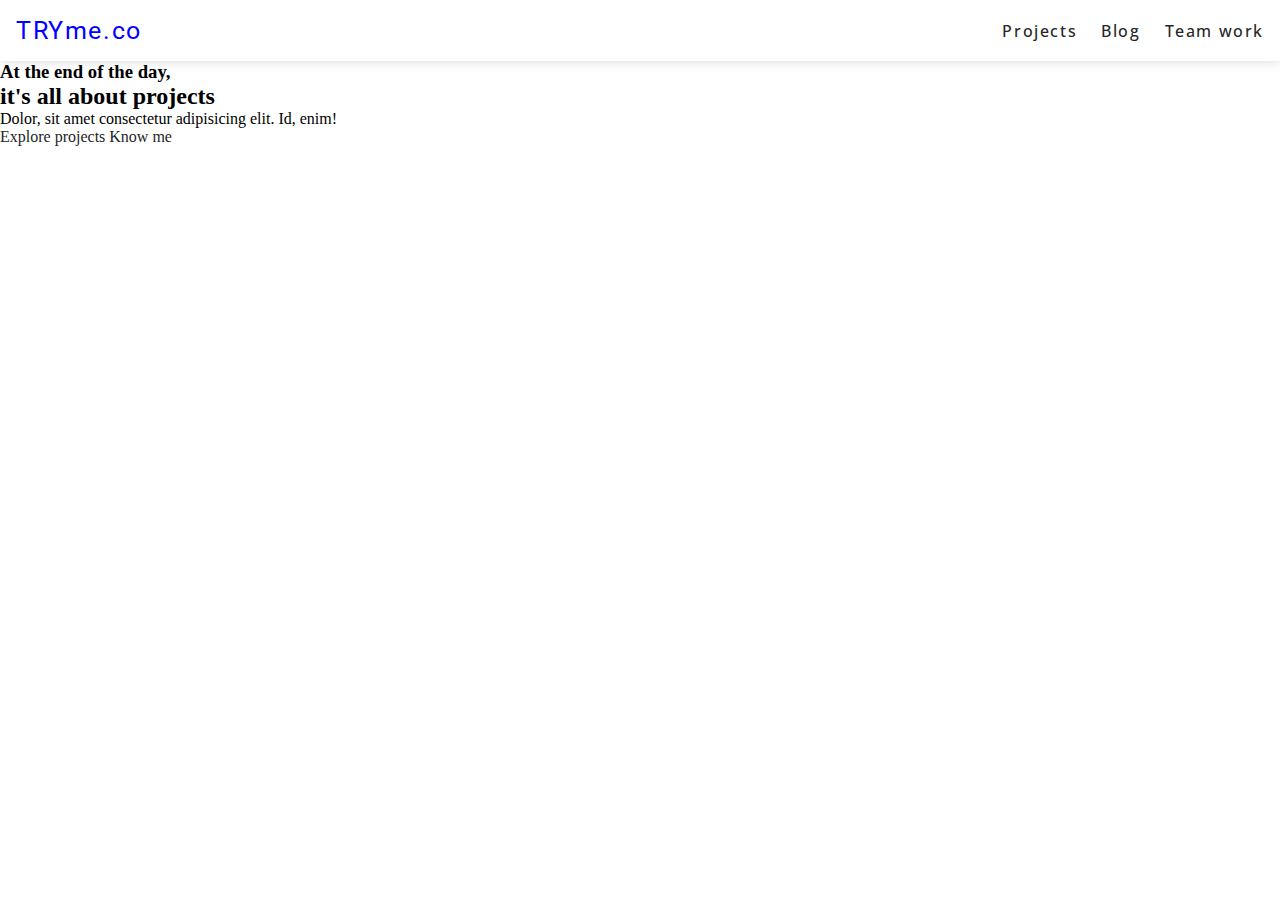
==== index.html @ fe80d55a "initial commit" ====
<!DOCTYPE html>
<html lang="en">

<head>
    <meta charset="UTF-8">
    <meta name="viewport" content="width=device-width, initial-scale=1.0">
    <link rel="stylesheet" href="./styles.css">
    <link rel="stylesheet" href="https://cdnjs.cloudflare.com/ajax/libs/font-awesome/6.7.2/css/all.min.css"
        integrity="sha512-Evv84Mr4kqVGRNSgIGL/F/aIDqQb7xQ2vcrdIwxfjThSH8CSR7PBEakCr51Ck+w+/U6swU2Im1vVX0SVk9ABhg=="
        crossorigin="anonymous" referrerpolicy="no-referrer" />
    <link
        href="https://fonts.googleapis.com/css2?family=Open+Sans:ital,wght@0,300..800;1,300..800&family=Roboto:ital,wght@0,100..900;1,100..900&display=swap"
        rel="stylesheet">
    <title>TRYme</title>
</head>

<body>

    <!-- navbar starts -->
    <nav>
        <div class="nav-header">
            <a class="logo" href="#">TRYme.co</a>
            <button id="nav-toggle"><i class="fa-solid fa-bars"></i></button>
        </div>
        <ul class="links">
            <li><a href="#">Projects</a></li>
            <li><a href="#">Blog</a></li>
            <li><a href="#">Team work</a></li>
        </ul>
    </nav>
    <!-- navbar ends -->

    <!-- hero-section starts -->
    <section id="hero-section">
        <div class="hero-contents">
            <div class="titles">
                <h3>At the end of the day,</h3>
                <h2>it's all about projects</h2>
                <p>Dolor, sit amet consectetur adipisicing elit. Id, enim!</p>
            </div>
            <div class="hero-buttons">
                <a href="#">Explore projects</a>
                <a href="#">Know me</a>
            </div>
        </div>
    </section>
    <!-- hero-section-ends -->











    <script src="./index.js"></script>
</body>

</html>
---- styles.css ----
/* font-family: "Roboto", serif; */
/* font-family: "Open Sans", serif; */

*, *::before, *::after {
    margin: 0;
    padding: 0;
    box-sizing: border-box;
}

a {
    text-decoration: none;
    color: #262626;
}

li {
    list-style-type: none;
}

nav {
    background-color: #fff;
    box-shadow: 1px 1px 10px #ddd;
}

.nav-header {
    display: flex;
    align-items: center;
    justify-content: space-between;
    padding: 1rem;
}

.links {
    height: 0;
    overflow: hidden;
    transition: all 0.4s ease;
}

.logo {
    text-decoration: none;
    color: blue;
    font-family: "Roboto", serif;
    font-size: 1.55rem;
    letter-spacing: 1.6px;
}

.logo:active {
    background-color: transparent;
}

#nav-toggle {
    border-width: 0;
    background-color: transparent;
    font-size: 18px;
    color: #262626;
    cursor: pointer;
}

#nav-toggle:active {
    background-color: transparent;
}

.links a {
    font-family: "Open Sans", serif;
    display: block;
    padding: 0.75rem 1rem;
    letter-spacing: 1.6px;
    font-weight: 500;
}

.links a:hover {
    background-color: lightgray;
}

.show-links {
    height: 142px;
}


@media (min-width: 800px) {
    #nav-toggle {
        display: none;
    }

    .nav-header {
        padding: 0;
    }

    .links {
        height: auto;

        display: flex;
        align-items: center;
        gap: 1.5rem;
    }

    .links a {
        padding: 0;
        transition: all 0.4s ease;
    }

    .links a:hover {
        background-color: transparent;
        color: blue;
    }

    nav {
        display: flex;
        justify-content: space-between;
        align-items: center;
        padding: 1rem;
    }
}
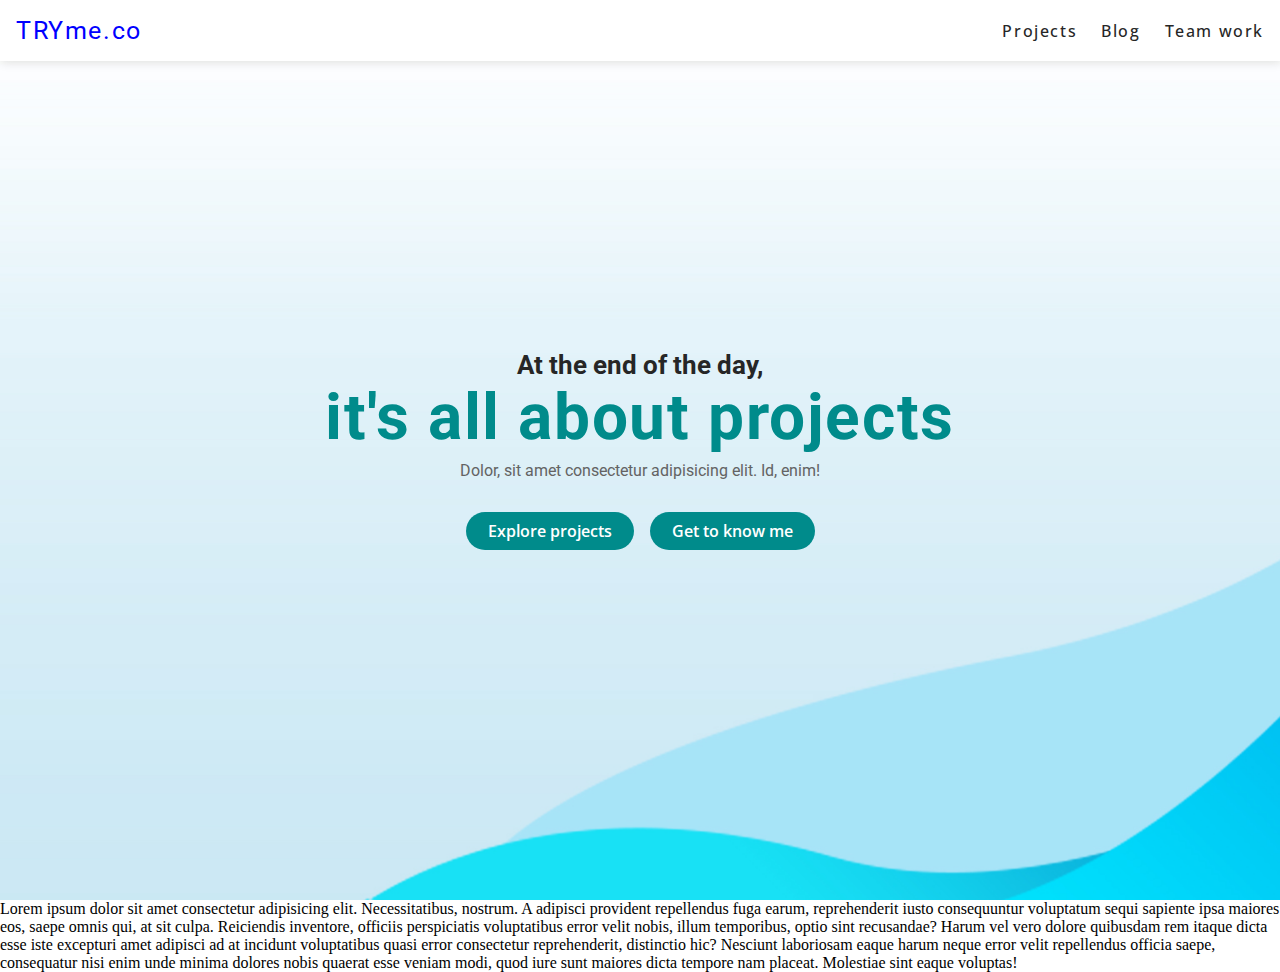
==== commit 7c999d92: "added hero-section" ====
--- a/index.html
+++ b/index.html
@@ -11,7 +11,7 @@
     <link
         href="https://fonts.googleapis.com/css2?family=Open+Sans:ital,wght@0,300..800;1,300..800&family=Roboto:ital,wght@0,100..900;1,100..900&display=swap"
         rel="stylesheet">
-    <title>TRYme</title>
+    <title>dummyport</title>
 </head>
 
 <body>
@@ -40,11 +40,21 @@
             </div>
             <div class="hero-buttons">
                 <a href="#">Explore projects</a>
-                <a href="#">Know me</a>
+                <a href="#">Get to know me</a>
             </div>
         </div>
     </section>
     <!-- hero-section-ends -->
+
+    <section>
+        Lorem ipsum dolor sit amet consectetur adipisicing elit. Necessitatibus, nostrum. A adipisci provident
+        repellendus fuga earum, reprehenderit iusto consequuntur voluptatum sequi sapiente ipsa maiores eos, saepe omnis
+        qui, at sit culpa. Reiciendis inventore, officiis perspiciatis voluptatibus error velit nobis, illum temporibus,
+        optio sint recusandae? Harum vel vero dolore quibusdam rem itaque dicta esse iste excepturi amet adipisci ad at
+        incidunt voluptatibus quasi error consectetur reprehenderit, distinctio hic? Nesciunt laboriosam eaque harum
+        neque error velit repellendus officia saepe, consequatur nisi enim unde minima dolores nobis quaerat esse veniam
+        modi, quod iure sunt maiores dicta tempore nam placeat. Molestiae sint eaque voluptas!
+    </section>
 
 
 
--- a/styles.css
+++ b/styles.css
@@ -17,6 +17,12 @@
 }
 
 nav {
+    position: absolute;
+    top: 0;
+    left: 0;
+    right: 0;
+    width: 100%;
+    z-index: 10;
     background-color: #fff;
     box-shadow: 1px 1px 10px #ddd;
 }
@@ -74,6 +80,86 @@
     height: 142px;
 }
 
+/* hero-section */
+
+#hero-section {
+    /* border: 1px solid red; */
+    height: 100vh;
+    display: flex;
+    justify-content: center;
+    align-items: center;
+
+    background-image: url('./images/abstract.jpg');
+    background-position: bottom;
+    background-repeat: no-repeat;
+    background-size: cover;
+}
+
+.hero-contents {
+    width: 100%;
+    text-align: center;
+    padding: 0 1rem;
+}
+
+.titles {
+    margin-bottom: 2rem;
+}
+
+.titles h3 {
+    font-size: clamp(1.2rem, 2vw, 1.85rem);
+    /* Min: 1.2rem, Preferred: 2vw, Max: 1.85rem */
+    color: #262626;
+    font-family: "Roboto", serif;
+}
+
+.titles h2 {
+    font-size: clamp(2.5rem, 5vw, 4rem);
+    /* Min: 2.5rem, Preferred: 5vw, Max: 4rem */
+    color: darkcyan;
+    font-family: "Roboto", serif;
+    letter-spacing: 1.6px;
+}
+
+
+.titles p {
+    font-family: "Roboto", serif;
+    color: rgb(99, 99, 99);
+    margin-top: 6px;
+}
+
+.hero-buttons {
+    display: flex;
+    justify-content: center;
+    align-items: center;
+    gap: 1rem;
+}
+
+.hero-buttons a {
+    font-family: "Open Sans", serif;
+    color: #fff;
+    background-color: darkcyan;
+    padding: 8px 22px;
+    border-radius: 20px;
+    font-weight: 600;
+}
+
+@media (max-width: 768px) {
+    .hero-buttons {
+        flex-wrap: wrap;
+    }
+}
+
+
+
+
+
+
+
+
+
+
+
+
 
 @media (min-width: 800px) {
     #nav-toggle {
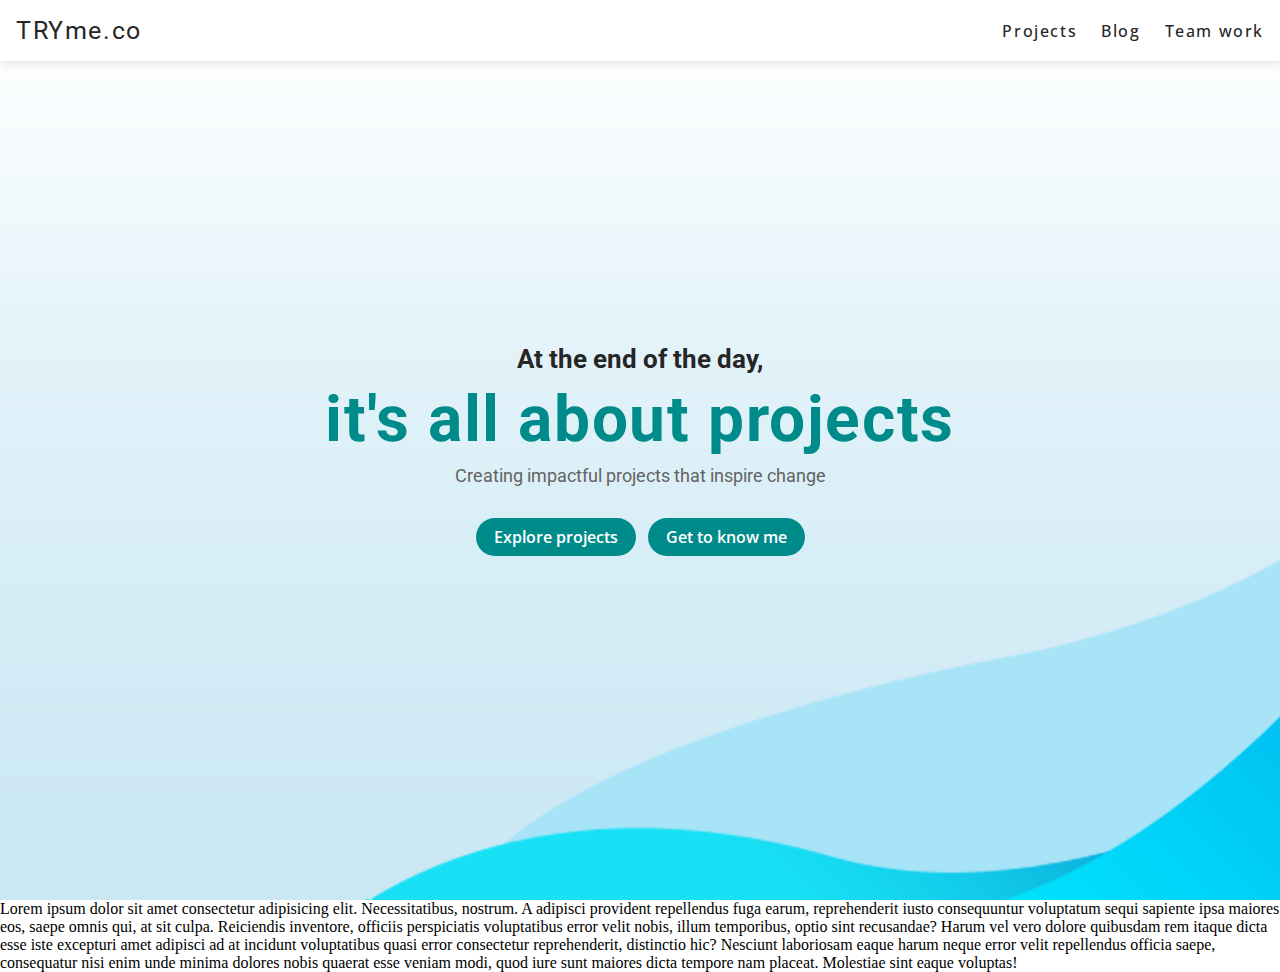
==== commit ee58d3a0: "changed desc" ====
--- a/index.html
+++ b/index.html
@@ -36,7 +36,7 @@
             <div class="titles">
                 <h3>At the end of the day,</h3>
                 <h2>it's all about projects</h2>
-                <p>Dolor, sit amet consectetur adipisicing elit. Id, enim!</p>
+                <p>Creating impactful projects that inspire change</p>
             </div>
             <div class="hero-buttons">
                 <a href="#">Explore projects</a>
--- a/styles.css
+++ b/styles.css
@@ -42,7 +42,7 @@
 
 .logo {
     text-decoration: none;
-    color: blue;
+    color: #262626;
     font-family: "Roboto", serif;
     font-size: 1.55rem;
     letter-spacing: 1.6px;
@@ -118,6 +118,7 @@
     color: darkcyan;
     font-family: "Roboto", serif;
     letter-spacing: 1.6px;
+    margin: 8px 0;
 }
 
 
@@ -125,25 +126,35 @@
     font-family: "Roboto", serif;
     color: rgb(99, 99, 99);
     margin-top: 6px;
+    font-size: 18px;
 }
 
 .hero-buttons {
     display: flex;
     justify-content: center;
     align-items: center;
-    gap: 1rem;
+    gap: 0.75rem;
 }
 
 .hero-buttons a {
     font-family: "Open Sans", serif;
     color: #fff;
     background-color: darkcyan;
-    padding: 8px 22px;
+    padding: 8px 18px;
     border-radius: 20px;
     font-weight: 600;
 }
 
 @media (max-width: 768px) {
+    #hero-section {
+        height: 85vh;
+    }
+
+    .titles h2 {
+        letter-spacing: normal;
+        margin: 6px 0;
+    }
+
     .hero-buttons {
         flex-wrap: wrap;
     }
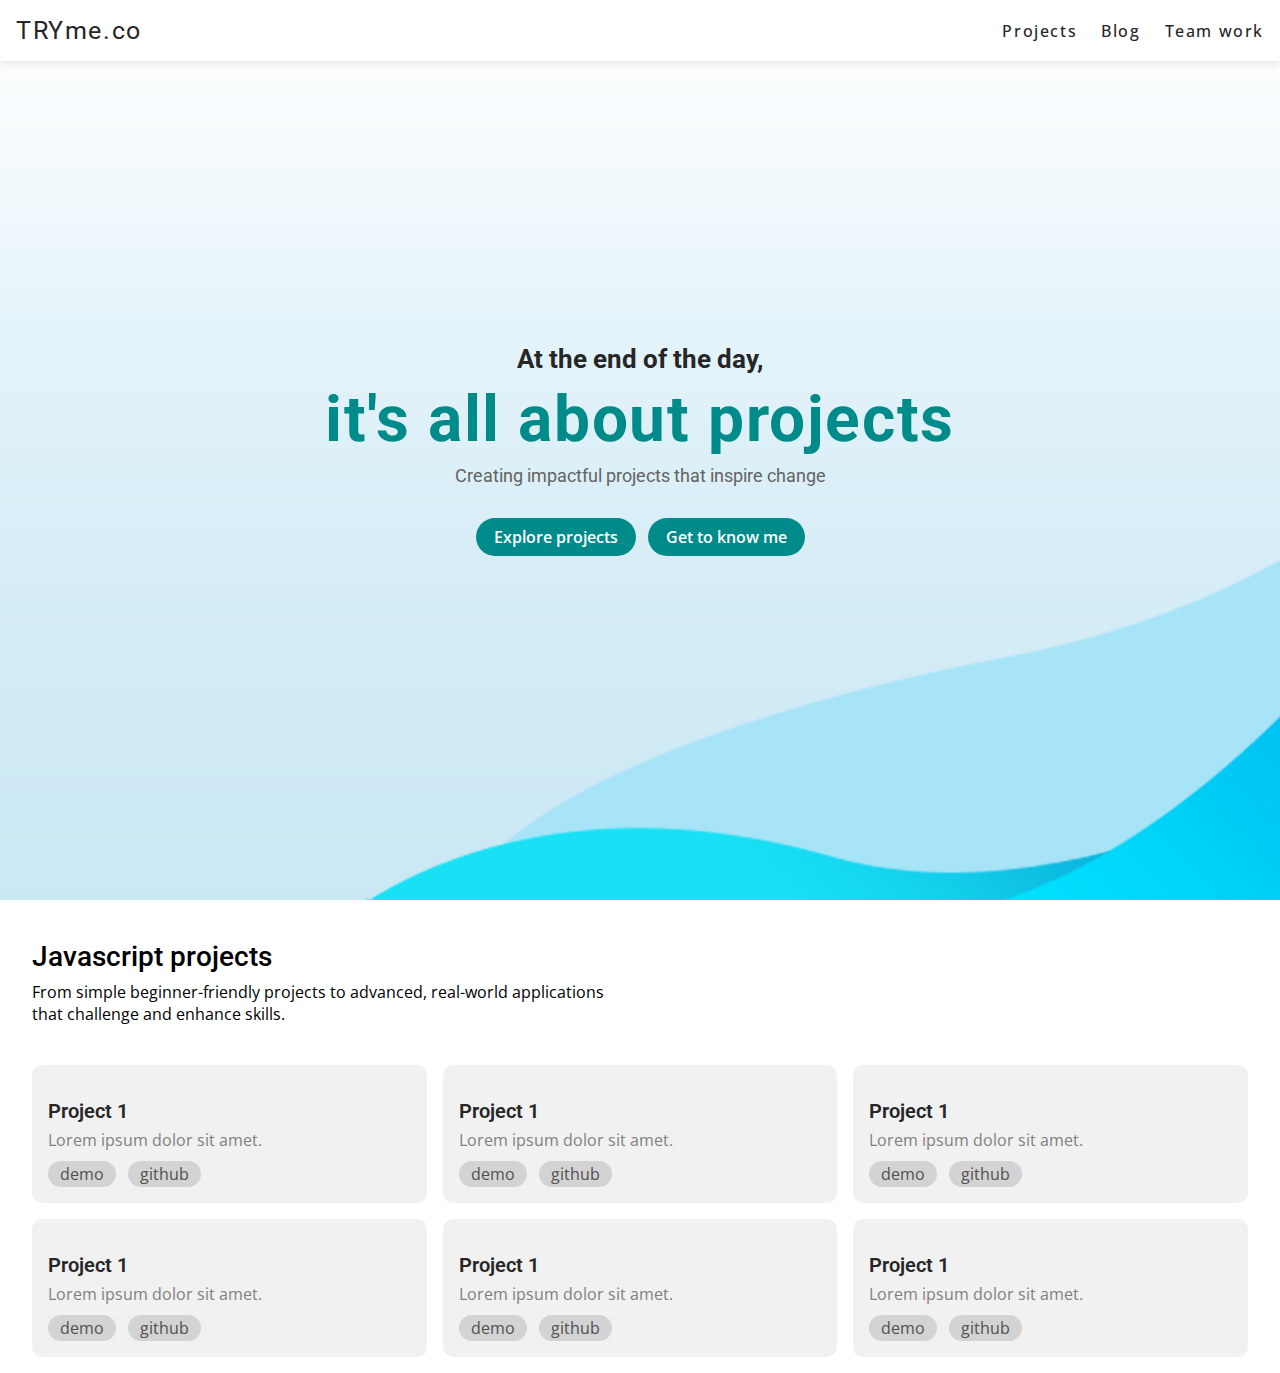
==== commit db4f92c5: "added project page" ====
--- a/index.html
+++ b/index.html
@@ -46,14 +46,92 @@
     </section>
     <!-- hero-section-ends -->
 
-    <section>
-        Lorem ipsum dolor sit amet consectetur adipisicing elit. Necessitatibus, nostrum. A adipisci provident
-        repellendus fuga earum, reprehenderit iusto consequuntur voluptatum sequi sapiente ipsa maiores eos, saepe omnis
-        qui, at sit culpa. Reiciendis inventore, officiis perspiciatis voluptatibus error velit nobis, illum temporibus,
-        optio sint recusandae? Harum vel vero dolore quibusdam rem itaque dicta esse iste excepturi amet adipisci ad at
-        incidunt voluptatibus quasi error consectetur reprehenderit, distinctio hic? Nesciunt laboriosam eaque harum
-        neque error velit repellendus officia saepe, consequatur nisi enim unde minima dolores nobis quaerat esse veniam
-        modi, quod iure sunt maiores dicta tempore nam placeat. Molestiae sint eaque voluptas!
+
+    <section class="projects">
+        <header>
+            <h2>Javascript projects</h2>
+            <p>From simple beginner-friendly projects to advanced, real-world applications that challenge and enhance
+                skills.</p>
+        </header>
+        <div class="project-cards">
+            <div class="card">
+                <img src="https://media.istockphoto.com/id/1409329028/vector/no-picture-available-placeholder-thumbnail-icon-illustration-design.jpg?s=612x612&w=0&k=20&c=_zOuJu755g2eEUioiOUdz_mHKJQJn-tDgIAhQzyeKUQ="
+                    alt="">
+                <div class="desc">
+                    <h3>Project 1</h3>
+                    <p>Lorem ipsum dolor sit amet.</p>
+                    <div class="preview">
+                        <a href="#">demo</a>
+                        <a href="#">github</a>
+                    </div>
+                </div>
+            </div>
+
+            <div class="card">
+                <img src="https://media.istockphoto.com/id/1409329028/vector/no-picture-available-placeholder-thumbnail-icon-illustration-design.jpg?s=612x612&w=0&k=20&c=_zOuJu755g2eEUioiOUdz_mHKJQJn-tDgIAhQzyeKUQ="
+                    alt="">
+                <div class="desc">
+                    <h3>Project 1</h3>
+                    <p>Lorem ipsum dolor sit amet.</p>
+                    <div class="preview">
+                        <a href="#">demo</a>
+                        <a href="#">github</a>
+                    </div>
+                </div>
+            </div>
+
+            <div class="card">
+                <img src="https://media.istockphoto.com/id/1409329028/vector/no-picture-available-placeholder-thumbnail-icon-illustration-design.jpg?s=612x612&w=0&k=20&c=_zOuJu755g2eEUioiOUdz_mHKJQJn-tDgIAhQzyeKUQ="
+                    alt="">
+                <div class="desc">
+                    <h3>Project 1</h3>
+                    <p>Lorem ipsum dolor sit amet.</p>
+                    <div class="preview">
+                        <a href="#">demo</a>
+                        <a href="#">github</a>
+                    </div>
+                </div>
+            </div>
+
+            <div class="card">
+                <img src="https://media.istockphoto.com/id/1409329028/vector/no-picture-available-placeholder-thumbnail-icon-illustration-design.jpg?s=612x612&w=0&k=20&c=_zOuJu755g2eEUioiOUdz_mHKJQJn-tDgIAhQzyeKUQ="
+                    alt="">
+                <div class="desc">
+                    <h3>Project 1</h3>
+                    <p>Lorem ipsum dolor sit amet.</p>
+                    <div class="preview">
+                        <a href="#">demo</a>
+                        <a href="#">github</a>
+                    </div>
+                </div>
+            </div>
+
+            <div class="card">
+                <img src="https://media.istockphoto.com/id/1409329028/vector/no-picture-available-placeholder-thumbnail-icon-illustration-design.jpg?s=612x612&w=0&k=20&c=_zOuJu755g2eEUioiOUdz_mHKJQJn-tDgIAhQzyeKUQ="
+                    alt="">
+                <div class="desc">
+                    <h3>Project 1</h3>
+                    <p>Lorem ipsum dolor sit amet.</p>
+                    <div class="preview">
+                        <a href="#">demo</a>
+                        <a href="#">github</a>
+                    </div>
+                </div>
+            </div>
+
+            <div class="card">
+                <img src="https://media.istockphoto.com/id/1409329028/vector/no-picture-available-placeholder-thumbnail-icon-illustration-design.jpg?s=612x612&w=0&k=20&c=_zOuJu755g2eEUioiOUdz_mHKJQJn-tDgIAhQzyeKUQ="
+                    alt="">
+                <div class="desc">
+                    <h3>Project 1</h3>
+                    <p>Lorem ipsum dolor sit amet.</p>
+                    <div class="preview">
+                        <a href="#">demo</a>
+                        <a href="#">github</a>
+                    </div>
+                </div>
+            </div>
+        </div>
     </section>
 
 
--- a/styles.css
+++ b/styles.css
@@ -145,6 +145,112 @@
     font-weight: 600;
 }
 
+/* project section */
+
+.project-cards img {
+    width: 100%;
+    height: auto;
+    border-top-left-radius: 10px;
+    border-top-right-radius: 10px;
+}
+
+.projects {
+    width: 100%;
+    max-width: 95vw;
+    margin: 0 auto;
+    margin-bottom: 1rem;
+}
+
+.project-cards {
+    display: grid;
+    grid-template-columns: repeat(auto-fill, minmax(300px, 1fr));
+    gap: 1rem;
+}
+
+.projects header {
+    padding: 40px 0;
+}
+
+.projects header h2 {
+    font-family: "Roboto", serif;
+    font-size: 1.75rem;
+    font-weight: 500;
+}
+
+.projects header p {
+    width: 100%;
+    max-width: 600px;
+    margin-top: 8px;
+    font-family: "Open Sans", serif;
+
+}
+
+.project-cards .card {
+    border-radius: 10px;
+    background-color: #f1f1f1;
+    transition: all 0.4s ease;
+}
+
+.project-cards .card:hover {
+    transform: scale(1.05);
+    box-shadow: 1px 1px 10px #a3a3a3;
+}
+
+.project-cards .desc {
+    padding: 1rem;
+}
+
+.project-cards .desc h3 {
+    font-family: "Roboto", serif;
+    font-size: 1.25rem;
+    font-weight: 600;
+    color: #262626;
+    margin-bottom: 6px;
+}
+
+.project-cards .desc p {
+    color: gray;
+    font-family: "Open Sans", serif;
+
+}
+
+.project-cards .desc .preview {
+    display: flex;
+    align-items: center;
+    justify-content: flex-start;
+    gap: 0.75rem;
+    margin-top: 10px;
+}
+
+.project-cards .desc .preview a {
+    text-decoration: none;
+    font-family: "Open Sans", serif;
+    background-color: lightgray;
+    color: rgb(80, 80, 80);
+    padding: 2px 12px;
+    border-radius: 16px;
+}
+
+
+
+
+
+
+
+
+
+
+
+
+
+
+
+
+
+
+
+
+
 @media (max-width: 768px) {
     #hero-section {
         height: 85vh;
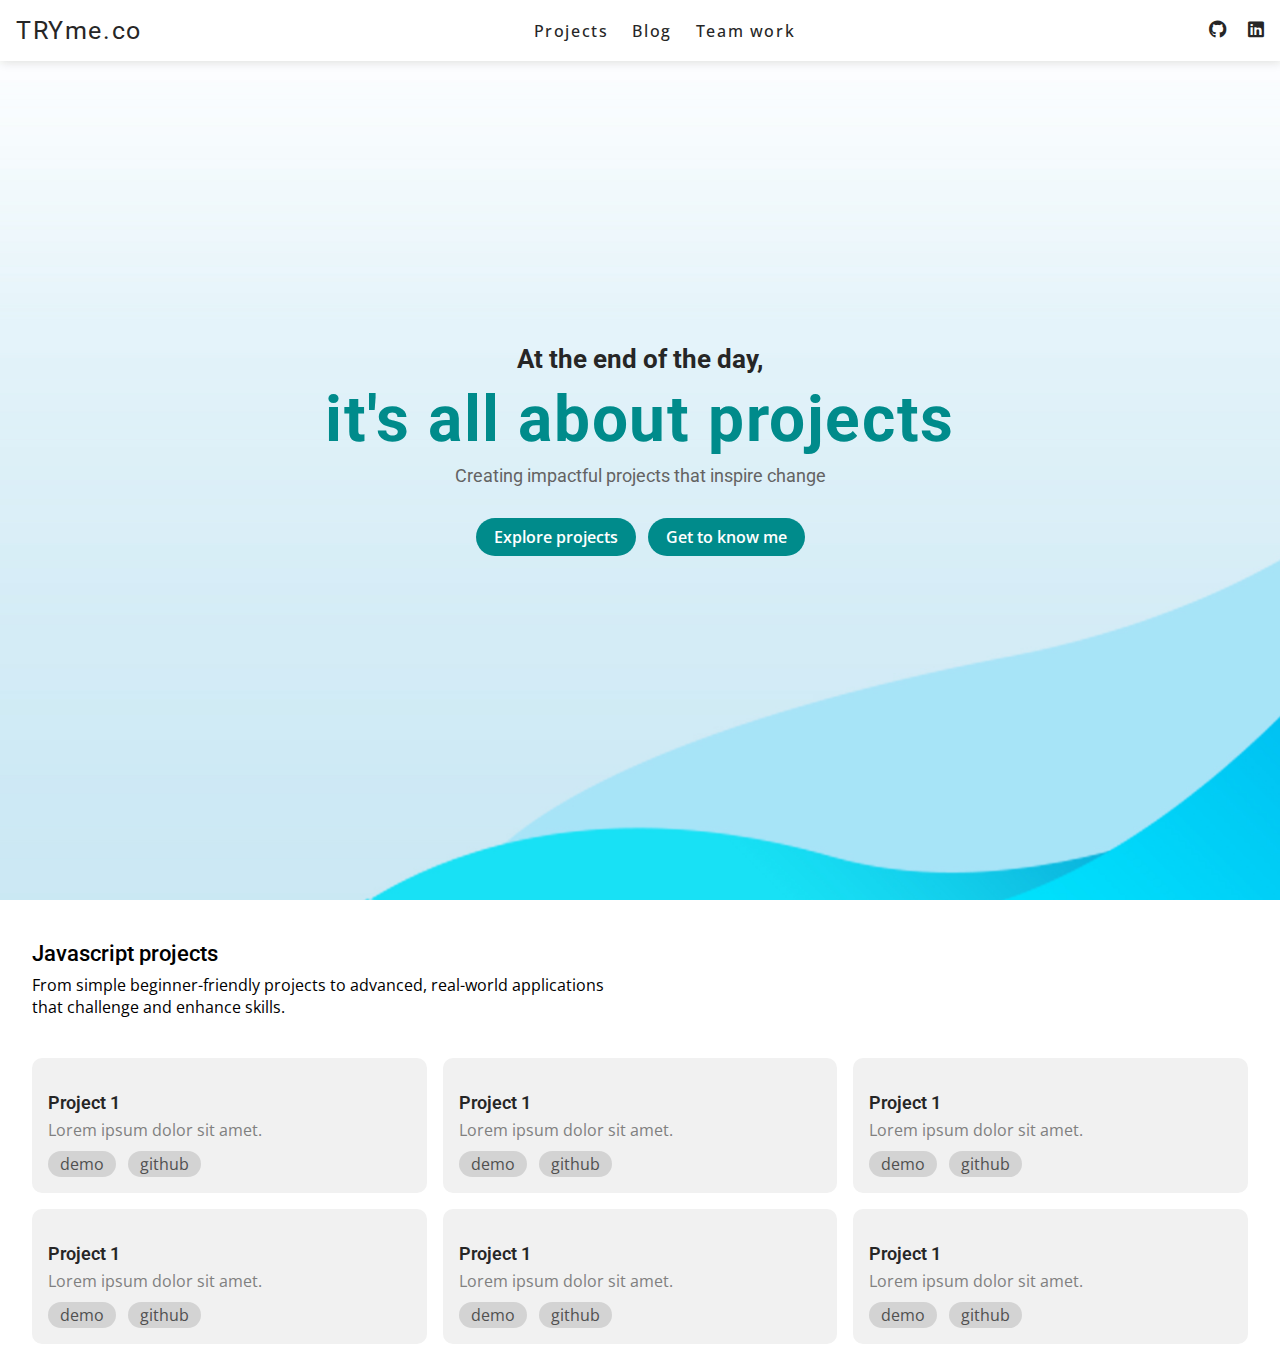
==== commit f83bbf7e: "added social icons" ====
--- a/index.html
+++ b/index.html
@@ -20,13 +20,23 @@
     <nav>
         <div class="nav-header">
             <a class="logo" href="#">TRYme.co</a>
-            <button id="nav-toggle"><i class="fa-solid fa-bars"></i></button>
+            <div class="special-buttons">
+                <div class="social-icons">
+                    <a href="#"><i class="fa-brands fa-github"></i></a>
+                    <a href="#"><i class="fa-brands fa-linkedin"></i></a>
+                </div>
+                <button id="nav-toggle"><i class="fa-solid fa-bars"></i></button>
+            </div>
         </div>
         <ul class="links">
             <li><a href="#">Projects</a></li>
             <li><a href="#">Blog</a></li>
             <li><a href="#">Team work</a></li>
         </ul>
+        <div class="social-icons-for-desk">
+            <a href="#"><i class="fa-brands fa-github"></i></a>
+            <a href="#"><i class="fa-brands fa-linkedin"></i></a>
+        </div>
     </nav>
     <!-- navbar ends -->
 
--- a/styles.css
+++ b/styles.css
@@ -34,6 +34,33 @@
     padding: 1rem;
 }
 
+.special-buttons {
+    width: 100%;
+    max-width: 150px;
+    display: flex;
+    align-items: center;
+    justify-content: space-between;
+}
+
+.social-icons {
+    display: flex;
+    align-items: center;
+    /* border: 1px solid red; */
+    /* gap: 1rem; */
+}
+
+.social-icons-for-desk {
+    display: none;
+}
+
+.social-icons a {
+    display: block;
+    font-size: 1.125rem;
+    color: #262626;
+    margin-left: 22px;
+}
+
+
 .links {
     height: 0;
     overflow: hidden;
@@ -173,7 +200,7 @@
 
 .projects header h2 {
     font-family: "Roboto", serif;
-    font-size: 1.75rem;
+    font-size: 1.40rem;
     font-weight: 500;
 }
 
@@ -202,7 +229,7 @@
 
 .project-cards .desc h3 {
     font-family: "Roboto", serif;
-    font-size: 1.25rem;
+    font-size: 1.125rem;
     font-weight: 600;
     color: #262626;
     margin-bottom: 6px;
@@ -264,6 +291,11 @@
     .hero-buttons {
         flex-wrap: wrap;
     }
+
+    .project-cards .card:hover {
+        transform: scale(1);
+        box-shadow: none;
+    }
 }
 
 
@@ -279,12 +311,24 @@
 
 
 @media (min-width: 800px) {
-    #nav-toggle {
+    #nav-toggle, .social-icons {
         display: none;
     }
 
     .nav-header {
         padding: 0;
+    }
+
+    .social-icons-for-desk {
+        display: flex;
+        align-items: center;
+    }
+
+    .social-icons-for-desk a {
+        display: block;
+        font-size: 1.125rem;
+        color: #262626;
+        margin-left: 22px;
     }
 
     .links {
@@ -297,12 +341,10 @@
 
     .links a {
         padding: 0;
-        transition: all 0.4s ease;
     }
 
     .links a:hover {
         background-color: transparent;
-        color: blue;
     }
 
     nav {
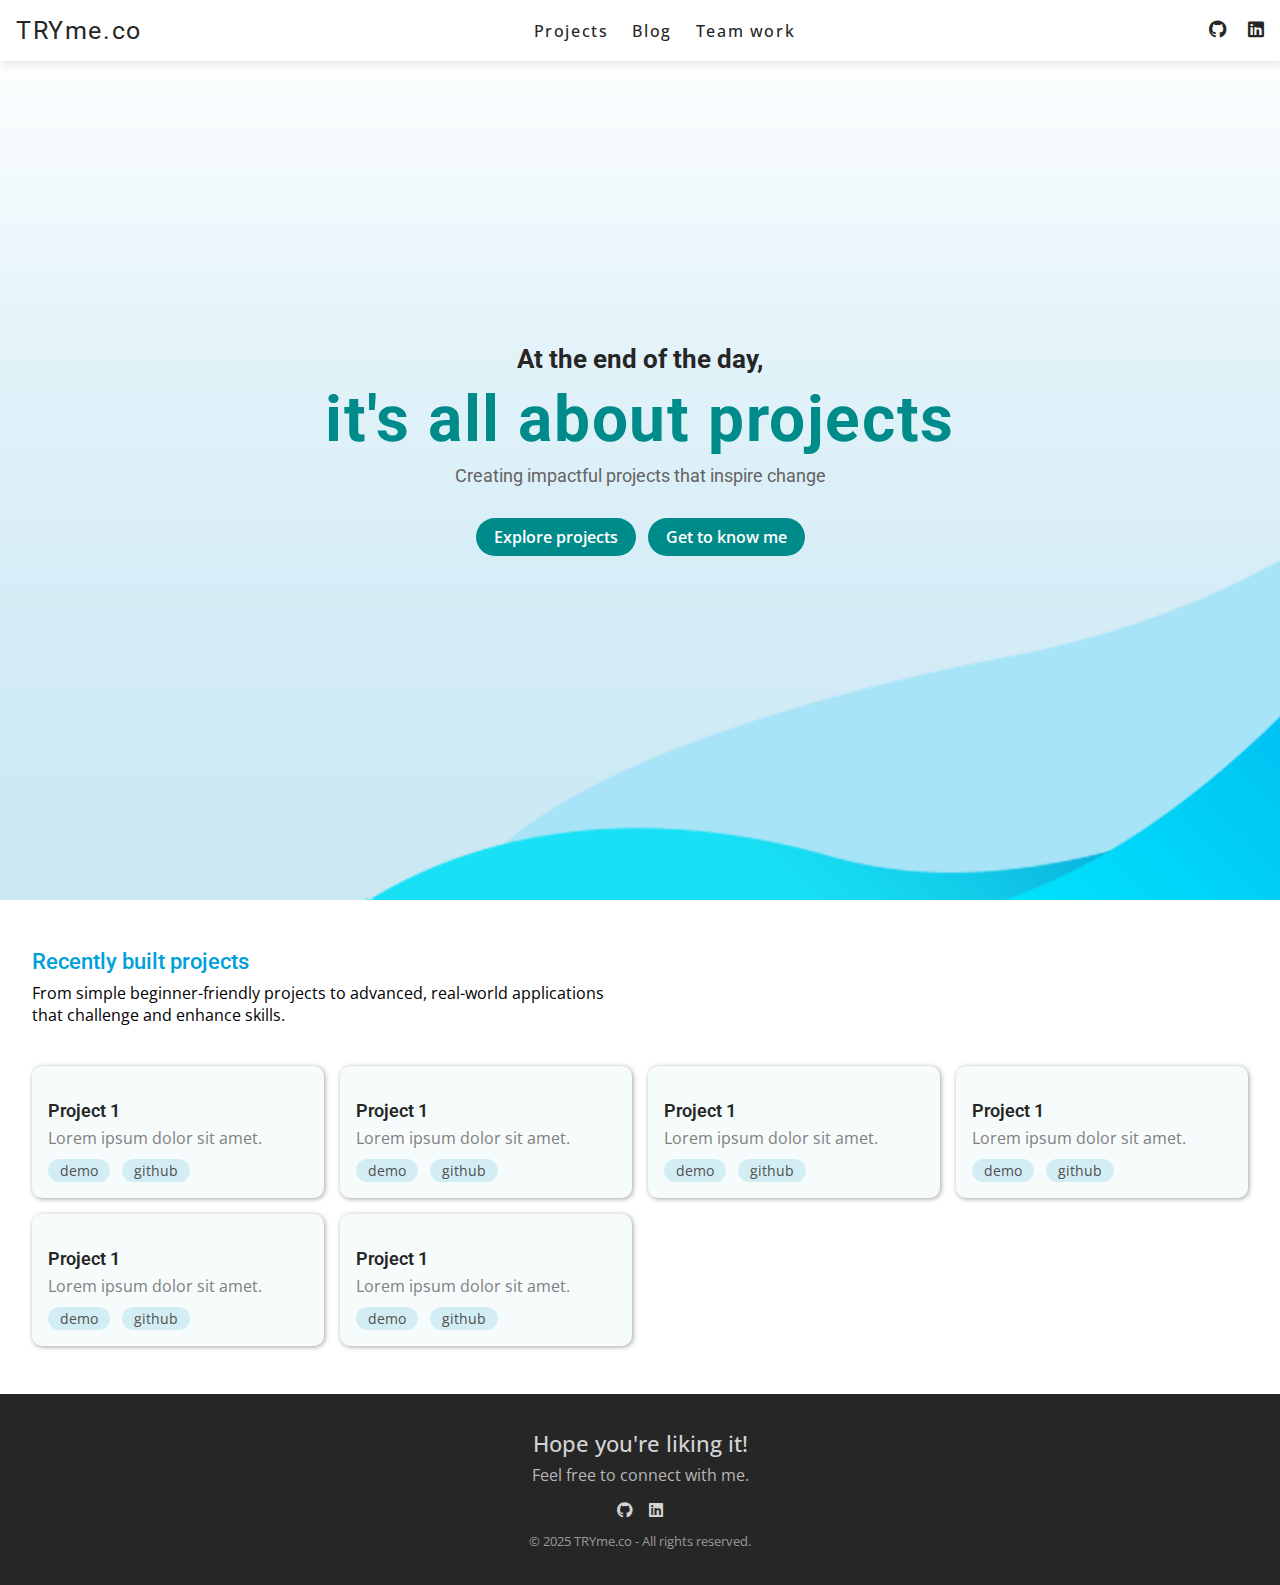
==== commit 7f96fb2d: "added otther pages" ====
--- a/index.html
+++ b/index.html
@@ -14,7 +14,7 @@
     <title>dummyport</title>
 </head>
 
-<body>
+<body id="top">
 
     <!-- navbar starts -->
     <nav>
@@ -22,20 +22,22 @@
             <a class="logo" href="#">TRYme.co</a>
             <div class="special-buttons">
                 <div class="social-icons">
-                    <a href="#"><i class="fa-brands fa-github"></i></a>
-                    <a href="#"><i class="fa-brands fa-linkedin"></i></a>
+                    <a href="https://github.com/Neil5838" target="_blank"><i class="fa-brands fa-github"></i></a>
+                    <a href="https://www.linkedin.com/in/brijeshprasaddas/" target="_blank"><i
+                            class="fa-brands fa-linkedin"></i></a>
                 </div>
                 <button id="nav-toggle"><i class="fa-solid fa-bars"></i></button>
             </div>
         </div>
         <ul class="links">
-            <li><a href="#">Projects</a></li>
-            <li><a href="#">Blog</a></li>
-            <li><a href="#">Team work</a></li>
+            <li><a href="./pages/projects.html">Projects</a></li>
+            <li><a href="./pages/blog.html">Blog</a></li>
+            <li><a href="./pages/team.html">Team work</a></li>
         </ul>
         <div class="social-icons-for-desk">
-            <a href="#"><i class="fa-brands fa-github"></i></a>
-            <a href="#"><i class="fa-brands fa-linkedin"></i></a>
+            <a target="_blank" href="https://github.com/Neil5838"><i class="fa-brands fa-github"></i></a>
+            <a href="https://www.linkedin.com/in/brijeshprasaddas/" target="_blank"><i
+                    class="fa-brands fa-linkedin"></i></a>
         </div>
     </nav>
     <!-- navbar ends -->
@@ -49,8 +51,8 @@
                 <p>Creating impactful projects that inspire change</p>
             </div>
             <div class="hero-buttons">
-                <a href="#">Explore projects</a>
-                <a href="#">Get to know me</a>
+                <a href="./pages/projects.html">Explore projects</a>
+                <a href="./pages/knowme.html">Get to know me</a>
             </div>
         </div>
     </section>
@@ -59,7 +61,7 @@
 
     <section class="projects">
         <header>
-            <h2>Javascript projects</h2>
+            <h2>Recently built projects</h2>
             <p>From simple beginner-friendly projects to advanced, real-world applications that challenge and enhance
                 skills.</p>
         </header>
@@ -145,6 +147,26 @@
     </section>
 
 
+    <footer>
+        <h3>Hope you're liking it!</h3>
+        <p>Feel free to connect with me.</p>
+        <div class="footer-social-icons">
+            <a href="https://github.com/yourusername" target="_blank" aria-label="GitHub Profile">
+                <i class="fa-brands fa-github"></i>
+            </a>
+            <a href="https://linkedin.com/in/yourusername" target="_blank" aria-label="LinkedIn Profile">
+                <i class="fa-brands fa-linkedin"></i>
+            </a>
+        </div>
+        <p class="footer-right-text">&copy; 2025 TRYme.co - All rights reserved.</p>
+    </footer>
+
+
+    <a class="goto-top" href="#top"><i class="fa-solid fa-arrow-up"></i></a>
+
+
+
+
 
 
 
--- a/styles.css
+++ b/styles.css
@@ -5,6 +5,10 @@
     margin: 0;
     padding: 0;
     box-sizing: border-box;
+}
+
+html {
+    scroll-behavior: smooth;
 }
 
 a {
@@ -184,24 +188,24 @@
 .projects {
     width: 100%;
     max-width: 95vw;
-    margin: 0 auto;
-    margin-bottom: 1rem;
+    margin: 3rem auto;
 }
 
 .project-cards {
     display: grid;
-    grid-template-columns: repeat(auto-fill, minmax(300px, 1fr));
+    grid-template-columns: repeat(auto-fill, minmax(250px, 1fr));
     gap: 1rem;
 }
 
 .projects header {
-    padding: 40px 0;
+    padding-bottom: 40px;
 }
 
 .projects header h2 {
     font-family: "Roboto", serif;
     font-size: 1.40rem;
     font-weight: 500;
+    color: #00a0da;
 }
 
 .projects header p {
@@ -214,11 +218,14 @@
 
 .project-cards .card {
     border-radius: 10px;
-    background-color: #f1f1f1;
+    background-color: #f6fcfc;
+    box-shadow: 1px 1px 5px #a3a3a3;
+
     transition: all 0.4s ease;
 }
 
 .project-cards .card:hover {
+    cursor: pointer;
     transform: scale(1.05);
     box-shadow: 1px 1px 10px #a3a3a3;
 }
@@ -252,13 +259,90 @@
 .project-cards .desc .preview a {
     text-decoration: none;
     font-family: "Open Sans", serif;
-    background-color: lightgray;
+    background-color: #d3edf4;
+    font-size: 14px;
     color: rgb(80, 80, 80);
     padding: 2px 12px;
     border-radius: 16px;
-}
-
-
+    transition: all 0.3s ease;
+}
+
+.project-cards .desc .preview a:hover {
+    background-color: #a4e4f4;
+}
+
+footer {
+    background-color: #262626;
+    padding: 35px 4%;
+    color: white;
+
+    text-align: center;
+}
+
+footer h3 {
+    font-family: "Open Sans", serif;
+    color: lightgray;
+    font-weight: 500;
+    font-size: 1.35rem;
+    margin-bottom: 6px;
+    /* letter-spacing: 1.4px; */
+
+}
+
+footer p {
+    font-family: "Open Sans", serif;
+    color: rgb(182, 182, 182);
+    font-size: 1rem;
+}
+
+footer .footer-social-icons {
+    margin-top: 1rem;
+    display: flex;
+    justify-content: center;
+    align-items: center;
+    gap: 1rem;
+}
+
+footer a {
+    text-decoration: none;
+    color: lightgray;
+}
+
+footer .footer-right-text {
+    color: rgb(154, 154, 154);
+    margin-top: 12px;
+    font-size: small;
+}
+
+
+.goto-top {
+    position: fixed;
+    bottom: 40px;
+    right: 30px;
+    opacity: 0;
+    transition: all 0.4s ease;
+    z-index: 5;
+
+    text-decoration: none;
+    background-color: #a4e4f4;
+    color: #00a0da;
+    display: inline-block;
+    width: 30px;
+    height: 30px;
+    font-size: small;
+    border-radius: 15px;
+    pointer-events: none;
+
+    display: flex;
+    align-items: center;
+    justify-content: center;
+}
+
+.goto-top.show-top-btn {
+    transform: translateY(10px);
+    opacity: 1;
+    pointer-events: all;
+}
 
 
 
@@ -281,6 +365,10 @@
 @media (max-width: 768px) {
     #hero-section {
         height: 85vh;
+    }
+
+    .projects {
+        max-width: 95vw;
     }
 
     .titles h2 {
